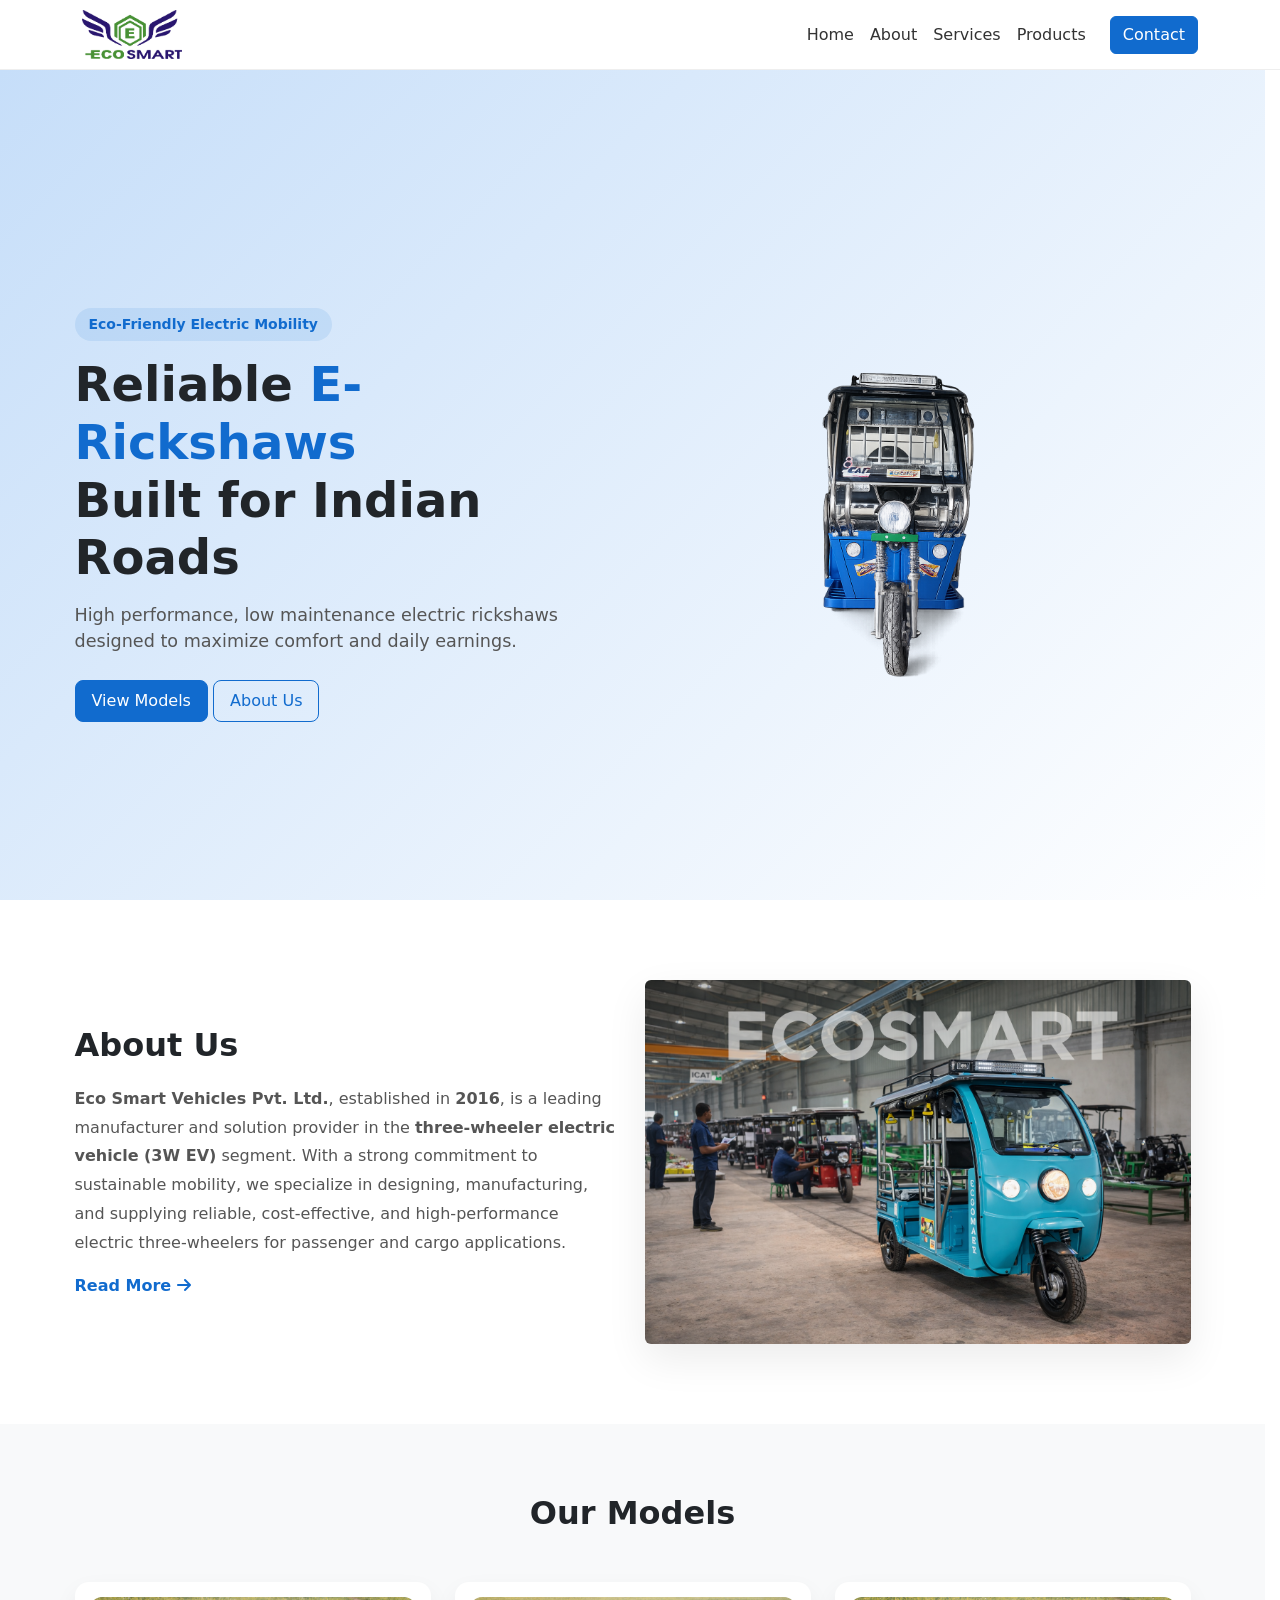
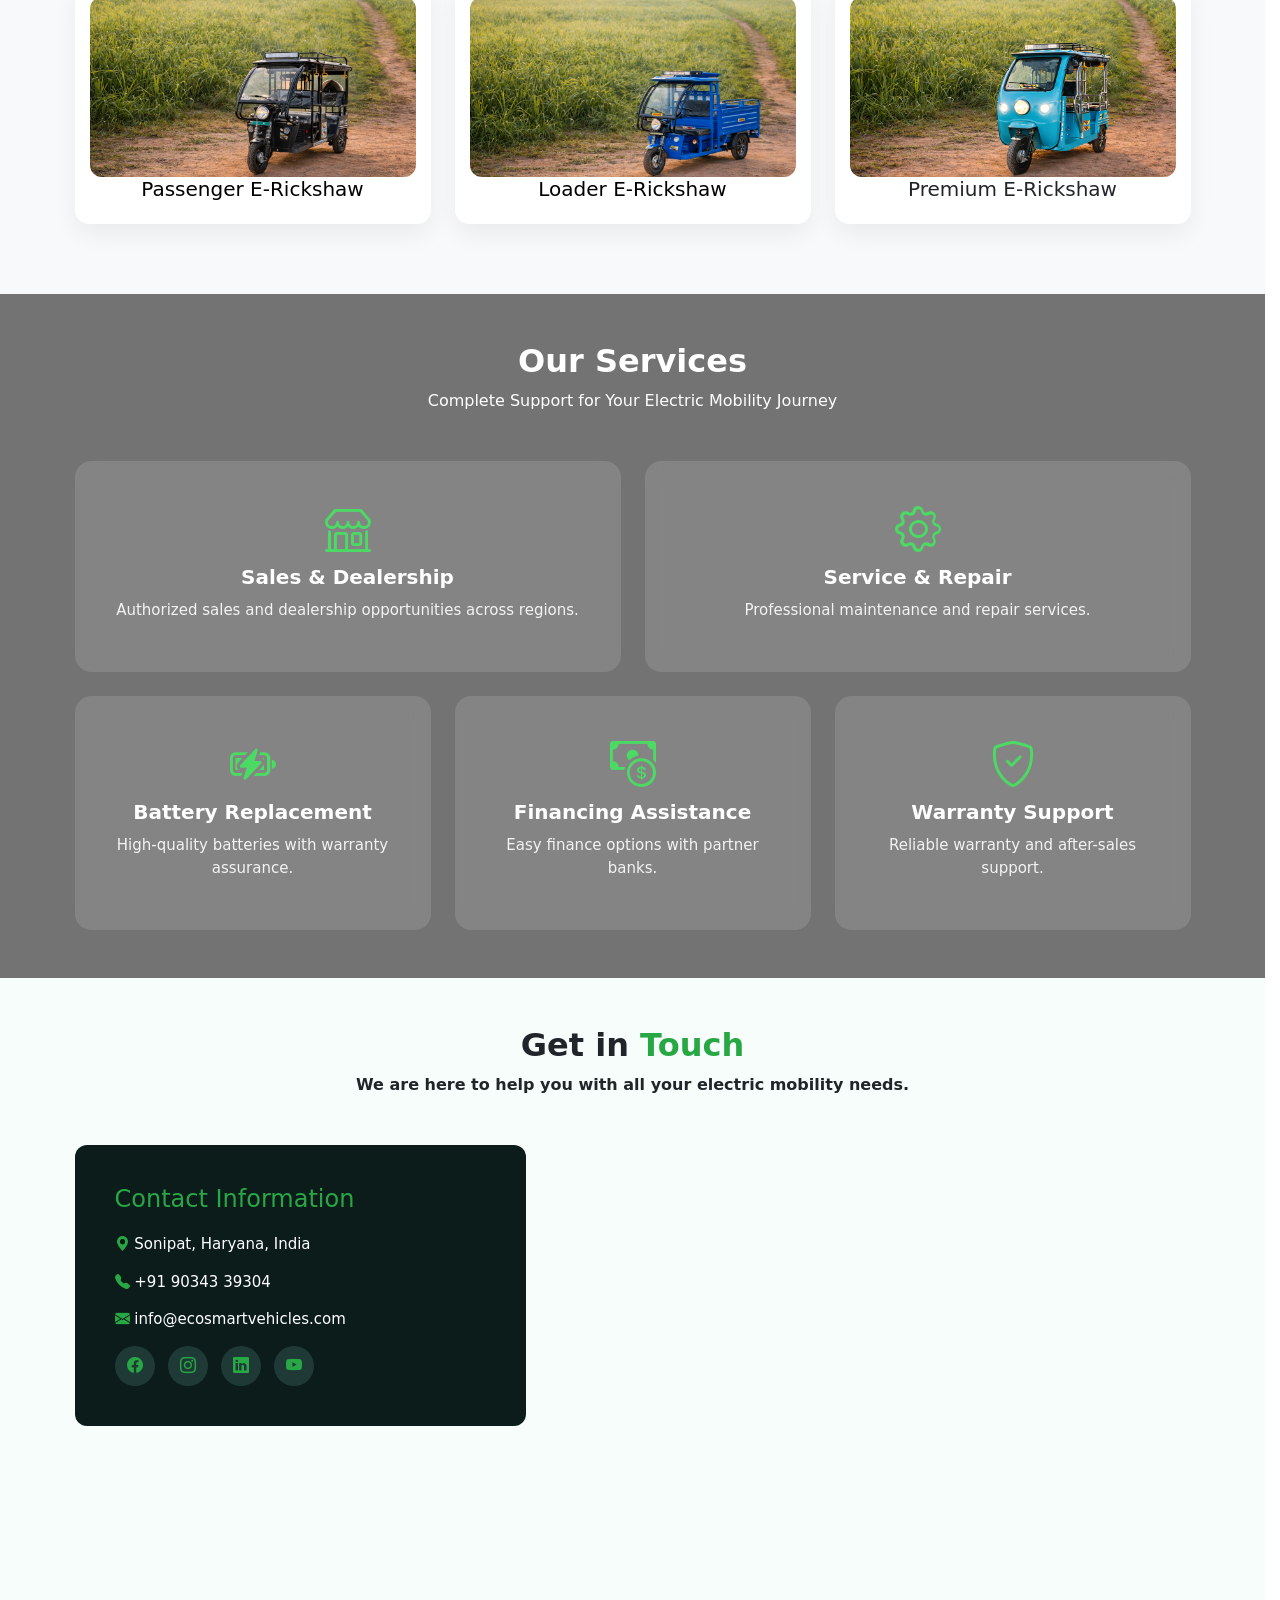
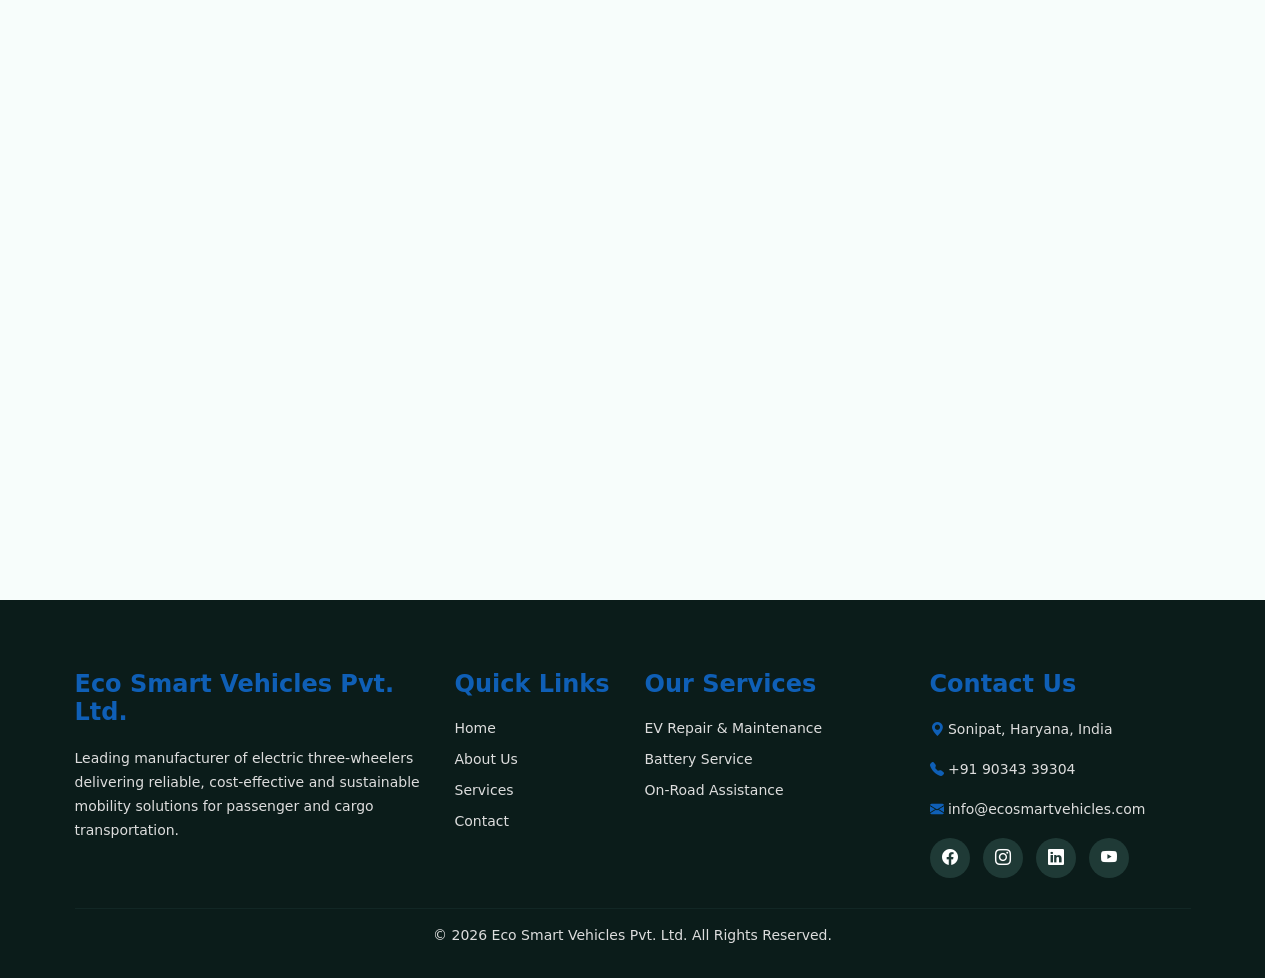
==== index.html @ a60b1bd6 "website created" ====
<!DOCTYPE html>
<html lang="en">

<head>
  <meta charset="UTF-8">
  <title>Home - EcoSmart</title>

  <link rel="stylesheet" href="https://cdn.jsdelivr.net/npm/bootstrap-icons@1.11.1/font/bootstrap-icons.css">
  <link rel="stylesheet" href="https://cdn.jsdelivr.net/npm/bootstrap-icons@1.11.1/font/bootstrap-icons.css">

  <link href="https://cdn.jsdelivr.net/npm/bootstrap@5.3.2/dist/css/bootstrap.min.css" rel="stylesheet">
  <link href="https://cdnjs.cloudflare.com/ajax/libs/font-awesome/6.5.1/css/all.min.css" rel="stylesheet">
  <link href="https://unpkg.com/aos@2.3.4/dist/aos.css" rel="stylesheet">
  <link rel="stylesheet" href="css/style.css">
</head>

<body>

  <nav class="navbar navbar-expand-lg fixed-top">
    <div class="container">
      <a class="navbar-brand fw-bold text-success" href="index.html">
        <img src="images/Logo/eco_logo.jpeg" alt="EcoSmart" tooltip="EcoSmart" style="width: 100px;">
      </a>

      <button class="navbar-toggler" type="button" data-bs-toggle="collapse" data-bs-target="#menu">
        <span class="navbar-toggler-icon"></span>
      </button>

      <div class="collapse navbar-collapse" id="menu">
        <ul class="navbar-nav ms-auto align-items-lg-center">
          <li class="nav-item">
            <a class="nav-link active" href="#">Home</a>
          </li>
          <!-- <li class="nav-item">
          <a class="nav-link" href="#models">Models</a>
        </li> -->
          <li class="nav-item">
            <a class="nav-link" href="about.html">About</a>
          </li>
          <li class="nav-item">
            <a class="nav-link" href="index.html#services">Services</a>
          </li>
          <li class="nav-item">
            <a class="nav-link" href="products.html">Products</a>
          </li>
          <li class="nav-item ms-lg-3">
            <a class="btn btn-success" href="#contact">Contact</a>
          </li>
        </ul>
      </div>
    </div>
  </nav>


  <!-- HERO SECTION -->
  <section class="hero-section">
    <div class="container">
      <div class="row align-items-center">

        <!-- Left Content -->
        <div class="col-lg-6 hero-content">
          <span class="hero-badge">Eco-Friendly Electric Mobility</span>

          <h1>
            Reliable <span>E-Rickshaws</span><br>
            Built for Indian Roads
          </h1>

          <p>
            High performance, low maintenance electric rickshaws
            designed to maximize comfort and daily earnings.
          </p>

          <div class="hero-buttons">
            <a href="#models" class="btn btn-success btn-lg" style="font-size: 16px;">View Models</a>
            <a href="about.html" class="btn btn-outline-success btn-lg" style="font-size: 16px;">About Us</a>
          </div>
        </div>

        <!-- Right Image -->
        <div class="col-lg-6 text-center hero-image">
          <img src="images/hero_img.png" alt="E-Rickshaw">
        </div>

      </div>
    </div>
  </section>


  <!-- About Block -->
  <section class="section about-block">

    <div class="container">
      <div class="row align-items-center">
        <div class="col-md-6" data-aos="fade-right">
          <h2>About Us</h2>
          <p>
            <b>Eco Smart Vehicles Pvt. Ltd.</b>, established in <b>2016</b>, is a leading manufacturer and solution
            provider in the
            <b>three-wheeler electric vehicle (3W EV)</b> segment. With a strong commitment to sustainable mobility, we
            specialize in designing, manufacturing, and supplying reliable, cost-effective, and high-performance
            electric three-wheelers for passenger and cargo applications.
          </p>
          <a href="about.html" class="read-more">
            Read More <i class="fa-solid fa-arrow-right"></i>
          </a>
        </div>
        <div class="col-md-6" data-aos="fade-left">
          <img src="images/about_img.png" class="img-fluid rounded">
        </div>
      </div>
    </div>
  </section>

  <!-- Models -->
  <section id="models" class="section bg-light">
    <div class="container">
      <h2 class="section-title" data-aos="fade-up">Our Models</h2>

      <div class="row mt-4">
        <div class="col-md-4" data-aos="zoom-in">
          <a href="products.html#rickshaw" style="text-decoration: none; color: #000;">
            <div class="card-box">
              <img src="images/models/passenger_rickshaw.png">
              <h5>Passenger E-Rickshaw</h5>
            </div>
          </a>
        </div>
        <div class="col-md-4" data-aos="zoom-in" data-aos-delay="150">
          <a href="products.html#loader" style="text-decoration: none; color: #000;">
            <div class="card-box">
              <img src="images/models/loader_rickshaw.png">
              <h5>Loader E-Rickshaw</h5>
            </div>
          </a>
        </div>
        <div class="col-md-4" data-aos="zoom-in" data-aos-delay="300">
          <div class="card-box">
            <img src="images/models/premium_rickshaw.png">
            <h5>Premium E-Rickshaw</h5>
          </div>
        </div>
      </div>
    </div>
  </section>

  <!-- Services -->
  <section id="services" class="services-section-bg py-5">
    <div class="overlay"></div>

    <div class="container position-relative">
      <div class="text-center mb-5 text-white">
        <h2 class="fw-bold">Our Services</h2>
        <p>Complete Support for Your Electric Mobility Journey</p>
      </div>

      <div class="row g-4">

        <div class="col-md-6 col-lg-6">
          <div class="service-card-bg text-center">
            <i class="bi bi-shop"></i>
            <h5>Sales & Dealership</h5>
            <p>Authorized sales and dealership opportunities across regions.</p>
          </div>
        </div>

        <!-- <div class="col-md-6 col-lg-4">
        <div class="service-card-bg text-center">
          <i class="bi bi-tools"></i>
          <h5>Spare Parts Supply</h5>
          <p>Genuine spare parts for long-lasting performance.</p>
        </div>
      </div> -->
        <div class="col-md-6 col-lg-6">
          <div class="service-card-bg text-center">
            <i class="bi bi-gear"></i>
            <h5>Service & Repair</h5>
            <p>Professional maintenance and repair services.</p>
          </div>
        </div>

        <div class="col-md-6 col-lg-4">
          <div class="service-card-bg text-center">
            <i class="bi bi-battery-charging"></i>
            <h5>Battery Replacement</h5>
            <p>High-quality batteries with warranty assurance.</p>
          </div>
        </div>



        <div class="col-md-6 col-lg-4">
          <div class="service-card-bg text-center">
            <i class="bi bi-cash-coin"></i>
            <h5>Financing Assistance</h5>
            <p>Easy finance options with partner banks.</p>
          </div>
        </div>

        <div class="col-md-6 col-lg-4">
          <div class="service-card-bg text-center">
            <i class="bi bi-shield-check"></i>
            <h5>Warranty Support</h5>
            <p>Reliable warranty and after-sales support.</p>
          </div>
        </div>

      </div>
    </div>
  </section>


  <!-- Portfolio -->
  <!-- <section class="section">
    <div class="container">
      <h2 class="section-title" data-aos="fade-up">Our Work</h2>

      <div class="row mt-4">
        <div class="col-md-4" data-aos="fade-up">
          <img src="images/work1.jpg" class="portfolio-img">
        </div>
        <div class="col-md-4" data-aos="fade-up" data-aos-delay="150">
          <img src="images/work2.jpg" class="portfolio-img">
        </div>
        <div class="col-md-4" data-aos="fade-up" data-aos-delay="300">
          <img src="images/work3.jpg" class="portfolio-img">
        </div>
      </div>
    </div>
  </section> -->

  <!-- CONTACT SECTION -->
  <section class="contact-section py-5" id="contact">
    <div class="container">

      <div class="section-title text-center mb-5">
        <h2>Get in <span>Touch</span></h2>
        <p>We are here to help you with all your electric mobility needs.</p>
      </div>

      <div class="row g-4">

        <!-- CONTACT INFO -->
        <div class="col-lg-5">
          <div class="contact-box">
            <h4>Contact Information</h4>

            <p><i class="bi bi-geo-alt-fill"></i> Sonipat, Haryana, India</p>
            <p><i class="bi bi-telephone-fill"></i> +91 90343 39304</p>
            <p><i class="bi bi-envelope-fill"></i> info@ecosmartvehicles.com</p>

            <div class="contact-social">
              <a href="#"><i class="bi bi-facebook"></i></a>
              <a href="#"><i class="bi bi-instagram"></i></a>
              <a href="#"><i class="bi bi-linkedin"></i></a>
              <a href="#"><i class="bi bi-youtube"></i></a>
            </div>
          </div>
        </div>

        <!-- CONTACT FORM -->
        <div class="col-lg-7">
          <iframe src="https://docs.google.com/forms/d/e/1FAIpQLSeu7i3pXuNI6NlAFTD0J7Tj8FxOgOXIwPhNv7xGaq_lLX20pw/viewform?embedded=true" width="640" height="1000" frameborder="0" marginheight="0" marginwidth="0">Loading…</iframe>
          <!-- <div id="contact" class="contact-form">
            <form action="https://formspree.io/f/meeljpdd" method="post">
              <div class="row">

                <div class="col-md-6 mb-3">
                  <input type="text" name="name" class="form-control" placeholder="Your Name" required>
                </div>

                <div class="col-md-6 mb-3">
                  <input type="email" name="email" class="form-control" placeholder="Your Email" required>
                </div>

                <div class="col-md-12 mb-3">
                  <input type="text" name="subject" class="form-control" placeholder="Subject">
                </div>

                <div class="col-md-12 mb-3">
                  <textarea name="message" class="form-control" rows="5" placeholder="Your Message"></textarea>
                </div>

                <div class="col-md-12">
                  <button class="btn btn-success px-4">Send Message</button>
                </div>
                <input type="hidden" name="_next" value="EcoSmart/index.html">
              </div>
            </form>
          </div> -->
        </div>

      </div>

    </div>
  </section>

  <!-- Footer -->
  <footer class="footer-section">
    <div class="container">
      <div class="row gy-4">

        <!-- ABOUT -->
        <div class="col-lg-4 col-md-6">
          <h4 class="footer-title">Eco Smart Vehicles Pvt. Ltd.</h4>
          <p>
            Leading manufacturer of electric three-wheelers delivering
            reliable, cost-effective and sustainable mobility solutions
            for passenger and cargo transportation.
          </p>
        </div>

        <!-- QUICK LINKS -->
        <div class="col-lg-2 col-md-6">
          <h4 class="footer-title">Quick Links</h4>
          <ul class="footer-links">
            <li><a href="index.html">Home</a></li>
            <li><a href="about.html">About Us</a></li>
            <li><a href="index.html#services">Services</a></li>
            <li><a href="index.html#contact">Contact</a></li>
          </ul>
        </div>

        <!-- SERVICES -->
        <div class="col-lg-3 col-md-6">
          <h4 class="footer-title">Our Services</h4>
          <ul class="footer-links">
            <li>EV Repair & Maintenance</li>
            <li>Battery Service</li>
            <li>On-Road Assistance</li>
          </ul>
        </div>

        <!-- CONTACT -->
        <div class="col-lg-3 col-md-6">
          <h4 class="footer-title">Contact Us</h4>
          <p><i class="bi bi-geo-alt-fill" style="color: #0f5fb6;"></i> Sonipat, Haryana, India</p>
          <p><i class="bi bi-telephone-fill" style="color: #0f5fb6;"></i> +91 90343 39304</p>
          <p><i class="bi bi-envelope-fill" style="color: #0f5fb6;"></i> info@ecosmartvehicles.com</p>

          <div class="social-icons">
            <a href="#"><i class="bi bi-facebook"></i></a>
            <a href="#"><i class="bi bi-instagram"></i></a>
            <a href="#"><i class="bi bi-linkedin"></i></a>
            <a href="#"><i class="bi bi-youtube"></i></a>
          </div>
        </div>

      </div>

      <hr class="footer-line">

      <div class="text-center">
        <p class="mb-0">© 2026 Eco Smart Vehicles Pvt. Ltd. All Rights Reserved.</p>
      </div>
    </div>
  </footer>

  <script src="https://cdn.jsdelivr.net/npm/bootstrap@5.3.2/dist/js/bootstrap.bundle.min.js"></script>
  <script src="https://unpkg.com/aos@2.3.4/dist/aos.js"></script>
  <script src="js/script.js"></script>
</body>

</html>
---- css/style.css ----
*,
*::before,
*::after {
  box-sizing: border-box;
}
html {
  overflow-y: scroll;           /* Always reserve scrollbar space */
  scrollbar-gutter: stable;     /* Modern browsers */
}

:root {
  --nav-height: 70px;
   --primary: #116bce;
}
.text-primary-custom {
  color: var(--primary);
}

body {
  margin: 0;
  padding-top: var(--nav-height);
  overflow-x: hidden;
}
.btn-success {
  background-color: var(--primary);
  border-color: var(--primary);
}

.btn-success:hover {
  background-color: #0f5fb6;
  border-color: #0f5fb6;
}

.btn-outline-success {
  color: var(--primary);
  border-color: var(--primary);
}

.btn-outline-success:hover {
  background-color: var(--primary);
  color: #fff;
}


.navbar {
  height: var(--nav-height);
  padding: 0;
  background: #ffffff;
  border-bottom: 1px solid #eee;
  z-index: 1050;
}

.nav-link {
  font-weight: 500;
  color: #333 !important;
}

.nav-link:hover {
  color: var(--primary) !important;
}

.navbar-brand {
  font-size: 1.3rem;
  color: var(--primary) !important;
}
.navbar .container {
  height: 100%;
  display: flex;
  align-items: center;
}


.hero-section {
  height: calc(100vh - var(--nav-height));
  display: flex;
  align-items: center;
  overflow: hidden;
  background: linear-gradient(135deg, #c6def9, #ffffff);
}

/* Remove extra padding */
.hero-section .container {
  padding-top: 60px;
}

.hero-content h1 {
  font-size: 3rem;
  font-weight: 700;
  line-height: 1.2;
}

.hero-content h1 span {
  color: #116bce;
}

.hero-content p {
  margin-top: 15px;
  font-size: 1.1rem;
  color: #555;
  max-width: 520px;
}

.hero-badge {
  display: inline-block;
  background: rgb(17 107 206 / 10%);
  color: #116bce;
  padding: 6px 14px;
  border-radius: 30px;
  font-size: 14px;
  font-weight: 600;
  margin-bottom: 15px;
}

.hero-buttons {
  margin-top: 25px;
}

.hero-image img {
  max-width: 100%;
  animation: float 4s ease-in-out infinite;
}

@keyframes float {
  0% { transform: translateY(0); }
  50% { transform: translateY(-10px); }
  100% { transform: translateY(0); }
}

/* Mobile */
@media (max-width: 768px) {
  .hero-content h1 {
    font-size: 2.2rem;
  }
}

.section {
  padding: 70px 0;
}

.section-title {
  text-align: center;
  font-weight: 600;
}

.about-block img {
  box-shadow: 0 15px 40px rgba(0,0,0,.08);
}

.read-more {
  color: #116bce;
  font-weight: 600;
  text-decoration: none;
}

.card-box {
  background: white;
  border-radius: 14px;
  padding: 15px;
  text-align: center;
  box-shadow: 0 10px 25px rgba(0,0,0,.06);
  transition: .3s;
}

.card-box:hover {
  transform: translateY(-8px);
}

.card-box img {
  width: 100%;
  height: 180px;
  object-fit: cover;
  border-radius: 12px;
}

.portfolio-img {
  width: 100%;
  border-radius: 14px;
  box-shadow: 0 10px 25px rgba(0,0,0,.08);
}

/* FOOTER */
.footer-section{
  background:#0b1c1a;
  color:#ddd;
  padding:70px 0 30px;
}

.footer-title{
  color:#0f5fb6;
  margin-bottom:20px;
  font-weight:600;
}

.footer-section p{
  font-size:14px;
  line-height:1.7;
}

.footer-links{
  list-style:none;
  padding:0;
}

.footer-links li{
  margin-bottom:10px;
  font-size:14px;
}

.footer-links a{
  text-decoration:none;
  color:#ddd;
  transition:.3s;
}

.footer-links a:hover{
  color:#0f5fb6;
  padding-left:5px;
}

.social-icons a{
  display:inline-block;
  width:40px;
  height:40px;
  background:#1f3a36;
  color:#fff;
  text-align:center;
  line-height:40px;
  border-radius:50%;
  margin-right:8px;
  transition:.3s;
}

.social-icons a:hover{
  background:#28a745;
}

.footer-line{
  border-color:#2a4a45;
  margin:30px 0 15px;
}


/* Services */
.services-section-bg {
  position: relative;
  background: url("../images/service_bg.jpg") center/cover no-repeat fixed;
}

.services-section-bg .overlay {
  position: absolute;
  inset: 0;
  background: rgba(0,0,0,0.55);
}

/* Glass cards */
.service-card-bg {
  background: rgba(255,255,255,0.12);
  backdrop-filter: blur(10px);
  padding: 35px 25px;
  border-radius: 16px;
  color: #fff;
  height: 100%;
  transition: 0.3s ease;
}

.service-card-bg i {
  font-size: 46px;
  color: #4cd964;
  margin-bottom: 20px;
}

.service-card-bg h5 {
  font-weight: 600;
  margin-bottom: 10px;
}

.service-card-bg p {
  font-size: 15px;
  opacity: 0.9;
}

.service-card-bg:hover {
  transform: translateY(-10px);
  background: rgb(15 95 182 / 35%);
}

.service-card-bg:hover i {
  color: #fff;
}
.about-hero{
  height: 60vh;
  background: linear-gradient(rgba(0,0,0,.6), rgba(0,0,0,.6)),
  url("../images/about_bg.jpg") top/cover no-repeat;
  color:white;
  display:flex;
  align-items:center;
}

/* SECTION TITLE */
.section-title{
  text-align:center;
  margin-bottom:50px;
}
.section-title h2{
  font-weight:700;
}
.section-title span{
  color:#0f5fb6;
}

/* CARD */
.icon-box{
  padding:30px;
  border-radius:12px;
  background:#fff;
  box-shadow:0 0 20px rgba(0,0,0,.08);
  transition:.3s;
}
.icon-box:hover{
  transform:translateY(-10px);
}

/* TIMELINE */
.timeline{
  position:relative;
  padding-left:40px;
}
.timeline::before{
  content:"";
  position:absolute;
  left:15px;
  top:0;
  width:4px;
  height:100%;
  background:#28a745;
}
.timeline-item{
  margin-bottom:40px;
}
.timeline-item h5{
  color:#28a745;
}

/* TEAM */
.team-card img{
  border-radius:50%;
  width:120px;
  height:120px;
  object-fit:cover;
}

/* COUNTER */
.counter{
  font-size:40px;
  font-weight:700;
  color:#28a745;
}
.counter-section{
  background:#0b1c1a;
  color:#fff;
  padding:70px 0;
}

.counter{
  font-size:42px;
  color:#28a745;
  font-weight:700;
}

/* ANIMATION */
.reveal{
  opacity:0;
  transform:translateY(40px);
  transition:1s;
}
.reveal.active{
  opacity:1;
  transform:translateY(0);
}

/* CONTACT SECTION */

.contact-section{
  background:#f7fdfb;
}

.section-title h2{
  font-weight:700;
}

.section-title span{
  color:#28a745;
}

.contact-box{
  background:#0b1c1a;
  color:#fff;
  padding:40px;
  border-radius:12px;
}

.contact-box h4{
  margin-bottom:20px;
  color:#28a745;
}

.contact-box p{
  margin-bottom:15px;
  font-size:15px;
}

.contact-box i{
  color:#28a745;
  /* margin-right:10px; */
}

.contact-social a{
  width:40px;
  height:40px;
  background:#1f3a36;
  display:inline-flex;
  align-items:center;
  justify-content:center;
  border-radius:50%;
  color:#fff;
  margin-right:8px;
  transition:.3s;
}

.contact-social a:hover{
  background:#28a745;
}

.contact-form{
  background:#fff;
  padding:40px;
  border-radius:12px;
  box-shadow:0 0 20px rgba(0,0,0,0.08);
}

.contact-form .form-control{
  padding:12px;
}


.about-block{
  padding:80px 0;
}

.about-block h2{
  font-weight:700;
  margin-bottom:20px;
}

.about-block p{
  color:#555;
  line-height:1.8;
}

/* WHY CHOOSE US */
.why-section{
  background:
   linear-gradient(rgba(0,0,0,0.05), rgba(0,0,0,0.05)),
   url("../images/whyus_bg.jpg") center/cover no-repeat fixed;
}

.why-card{
  background:#fff;
  padding:35px 25px;
  border-radius:14px;
  box-shadow:0 0 20px rgba(0,0,0,0.08);
  transition:.3s;
}

.why-card i{
  font-size:40px;
  color:#28a745;
  margin-bottom:15px;
}

.why-card:hover{
  transform:translateY(-10px);
}

.why-card h5{
  font-weight:600;
  margin-bottom:10px;
}

.product-hero{
  height: 60vh;
  background: linear-gradient(rgba(0,0,0,.6), rgba(0,0,0,.6)),
  url("../images/product_banner.jpg") bottom/cover no-repeat;
  color:white;
  display:flex;
  align-items:center;
}

/* Product Image */
.main-img {
    width: 100%;
    height: 420px;
    object-fit: contain;
    background: rgb(108 117 125 / 10%);
    border-radius: 10px;
    padding: 15px;
}

.thumb-img {
    height: 80px;
    cursor: pointer;
    object-fit: contain;
    background: #fff;
    padding: 8px;
    border-radius: 6px;
    border: 1px solid #ddd;
    transition: 0.3s;
}

.thumb-img:hover {
    border-color: #198754;
}

/* Price */
.price {
    font-size: 28px;
    font-weight: 700;
    color: #198754;
}

.old-price {
    text-decoration: line-through;
    color: #888;
    margin-left: 10px;
}

/* Badge */
.stock-badge {
    background: #198754;
    padding: 5px 12px;
    border-radius: 20px;
    font-size: 14px;
}

/* Quantity */
.qty-box {
    width: 70px;
    text-align: center;
}

/* Feature Icons */
.feature-box {
    background: rgb(108 117 125 / 10%);
    padding: 20px;
    border-radius: 10px;
    text-align: center;
    transition: 0.3s;
}

.feature-box:hover {
    box-shadow: 0 5px 15px rgba(0,0,0,0.08);
}
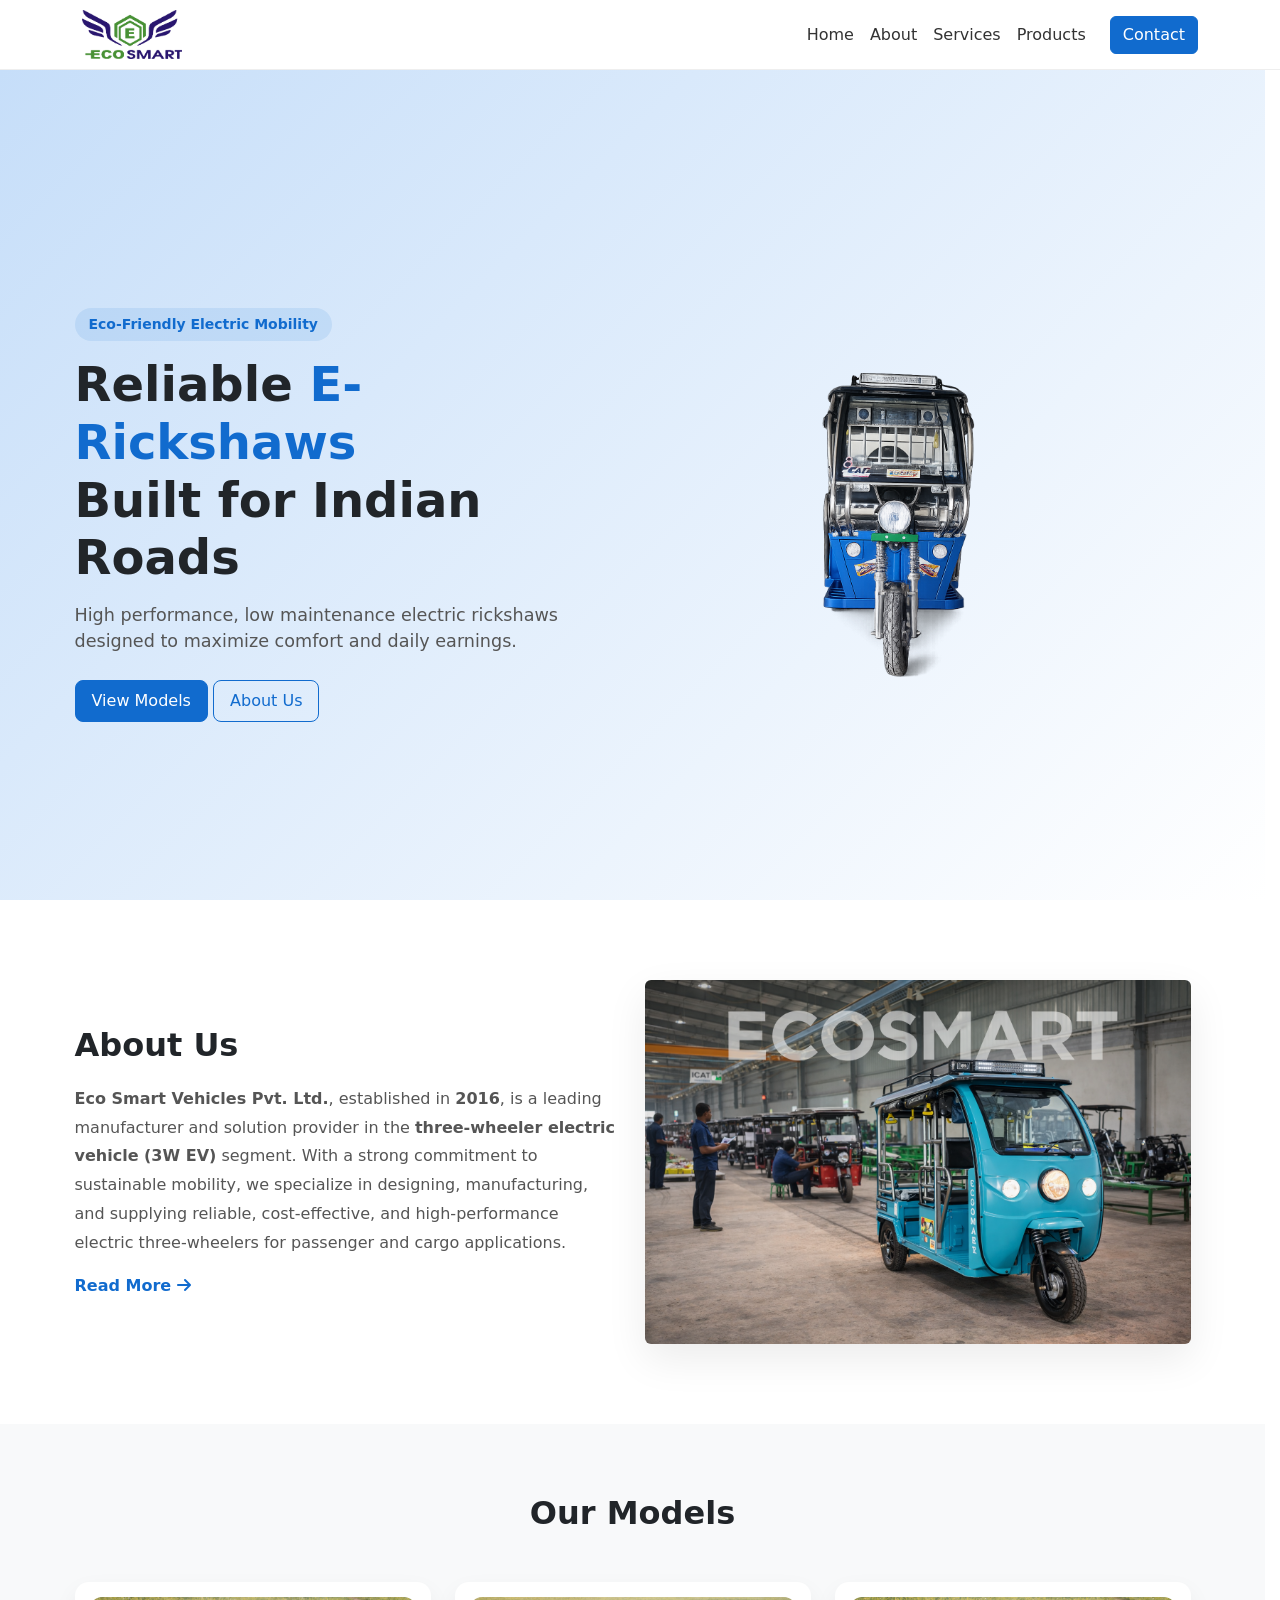
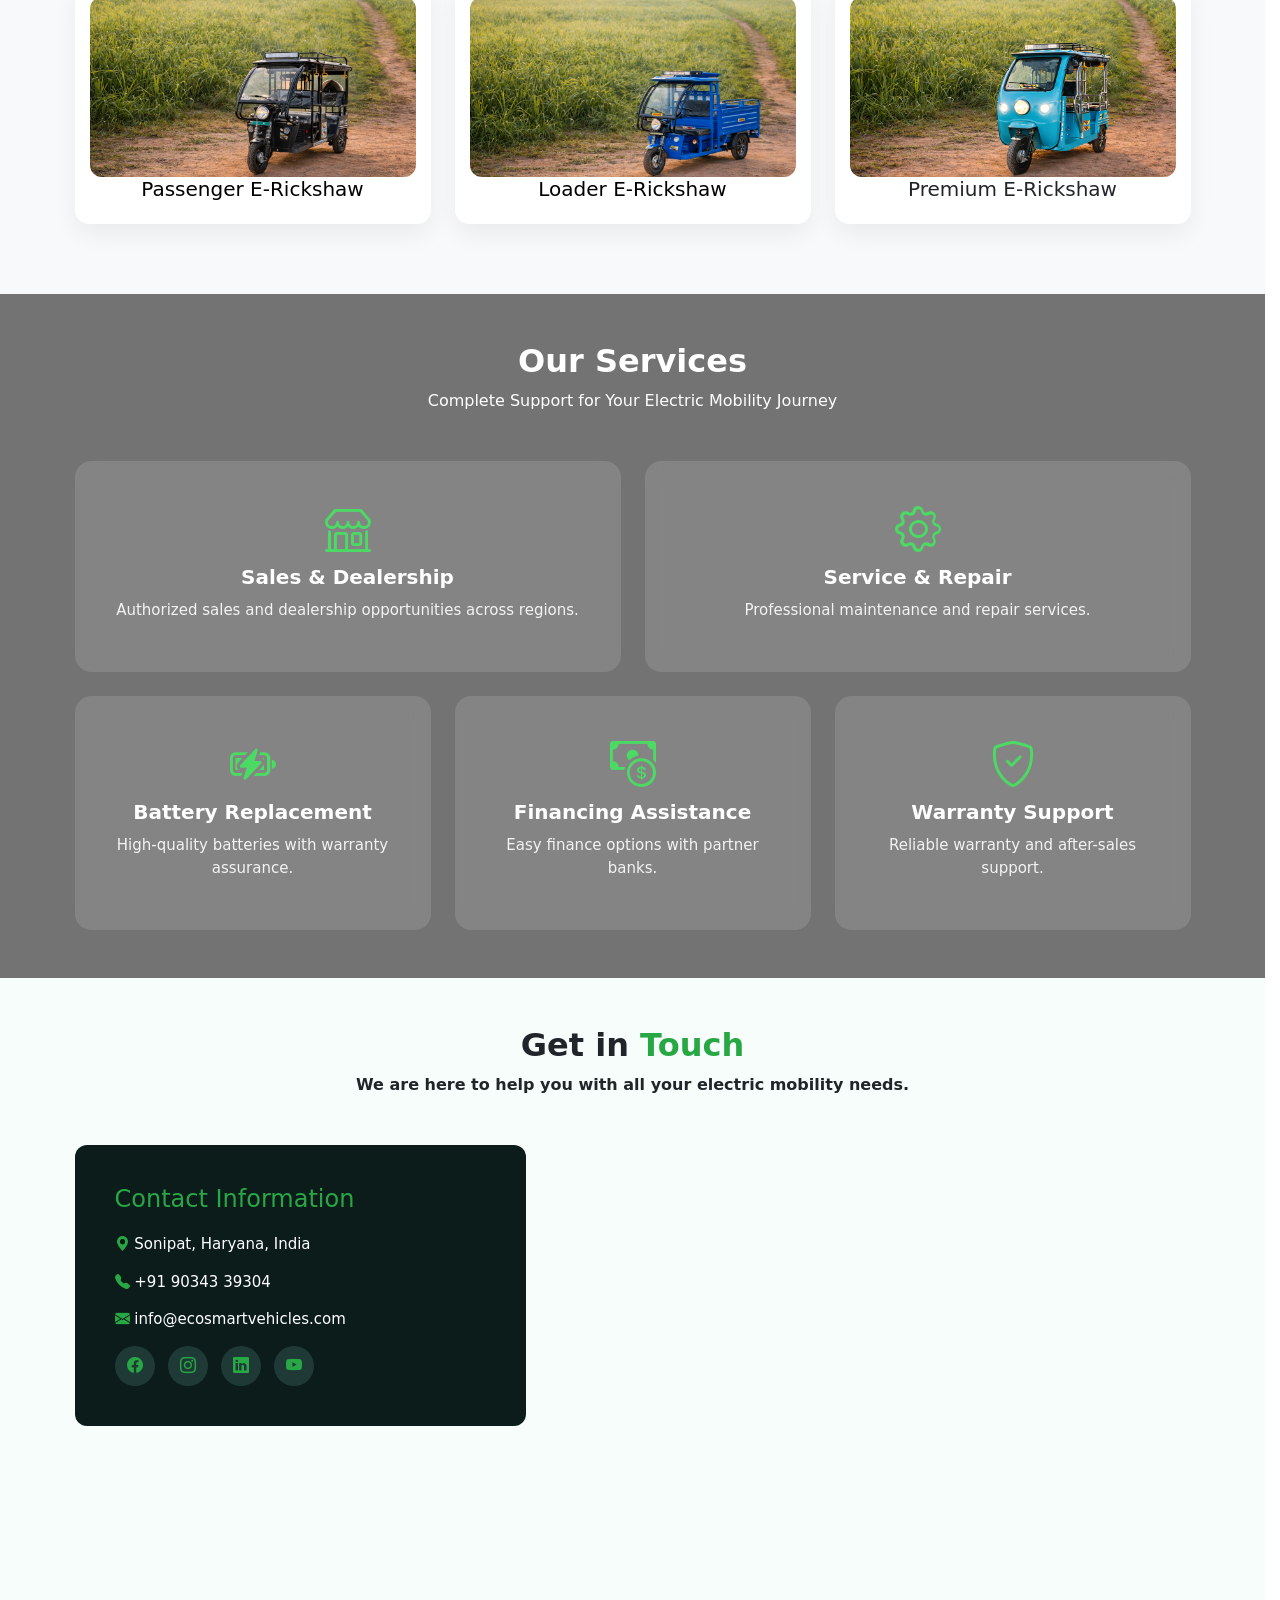
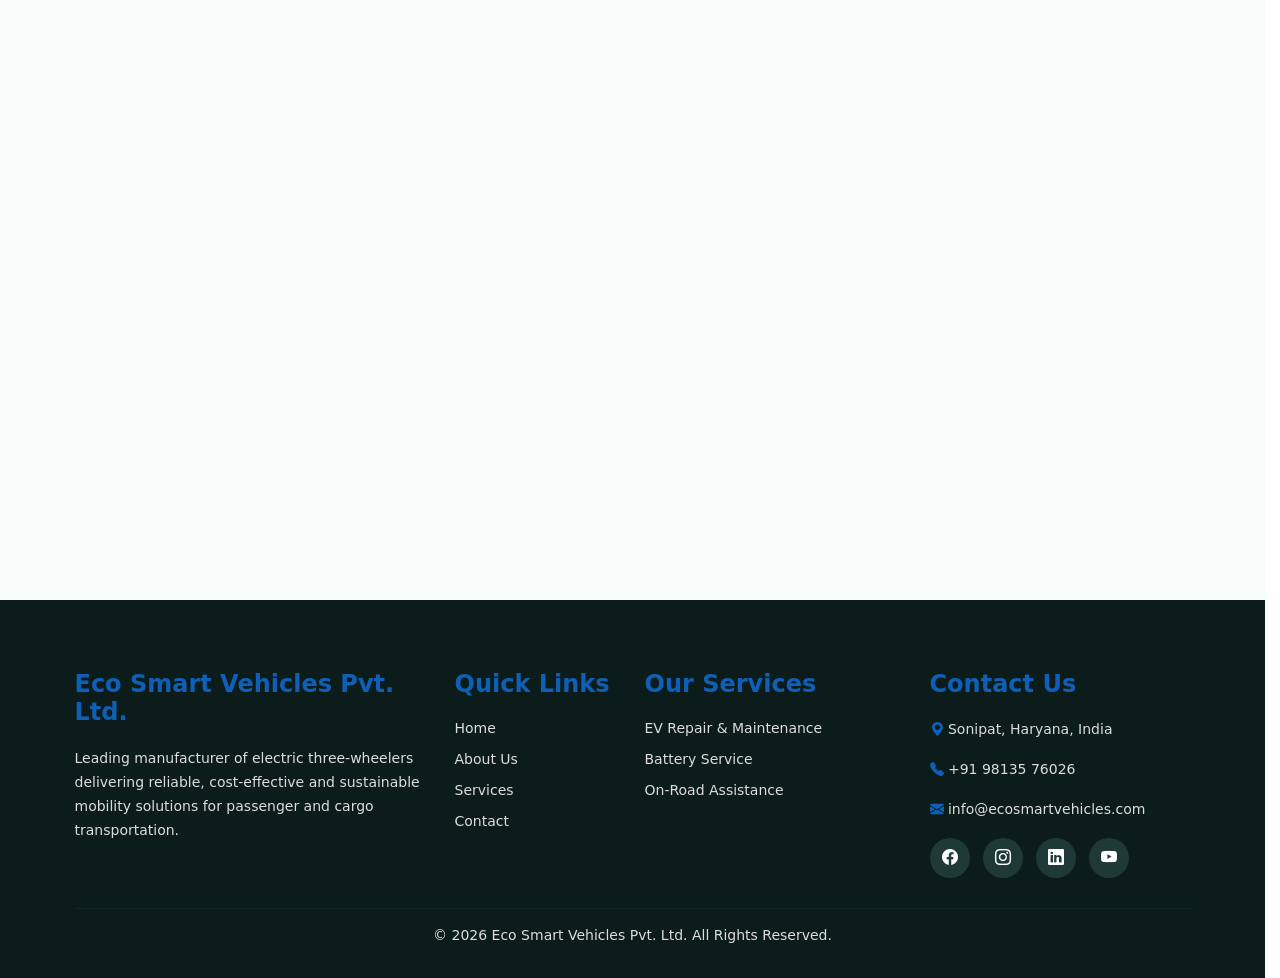
==== commit 0c510e8b: "Update phone number" ====
--- a/index.html
+++ b/index.html
@@ -335,7 +335,7 @@
         <div class="col-lg-3 col-md-6">
           <h4 class="footer-title">Contact Us</h4>
           <p><i class="bi bi-geo-alt-fill" style="color: #0f5fb6;"></i> Sonipat, Haryana, India</p>
-          <p><i class="bi bi-telephone-fill" style="color: #0f5fb6;"></i> +91 90343 39304</p>
+          <p><i class="bi bi-telephone-fill" style="color: #0f5fb6;"></i> +91 98135 76026</p>
           <p><i class="bi bi-envelope-fill" style="color: #0f5fb6;"></i> info@ecosmartvehicles.com</p>
 
           <div class="social-icons">
@@ -361,4 +361,4 @@
   <script src="js/script.js"></script>
 </body>
 
-</html>+</html>
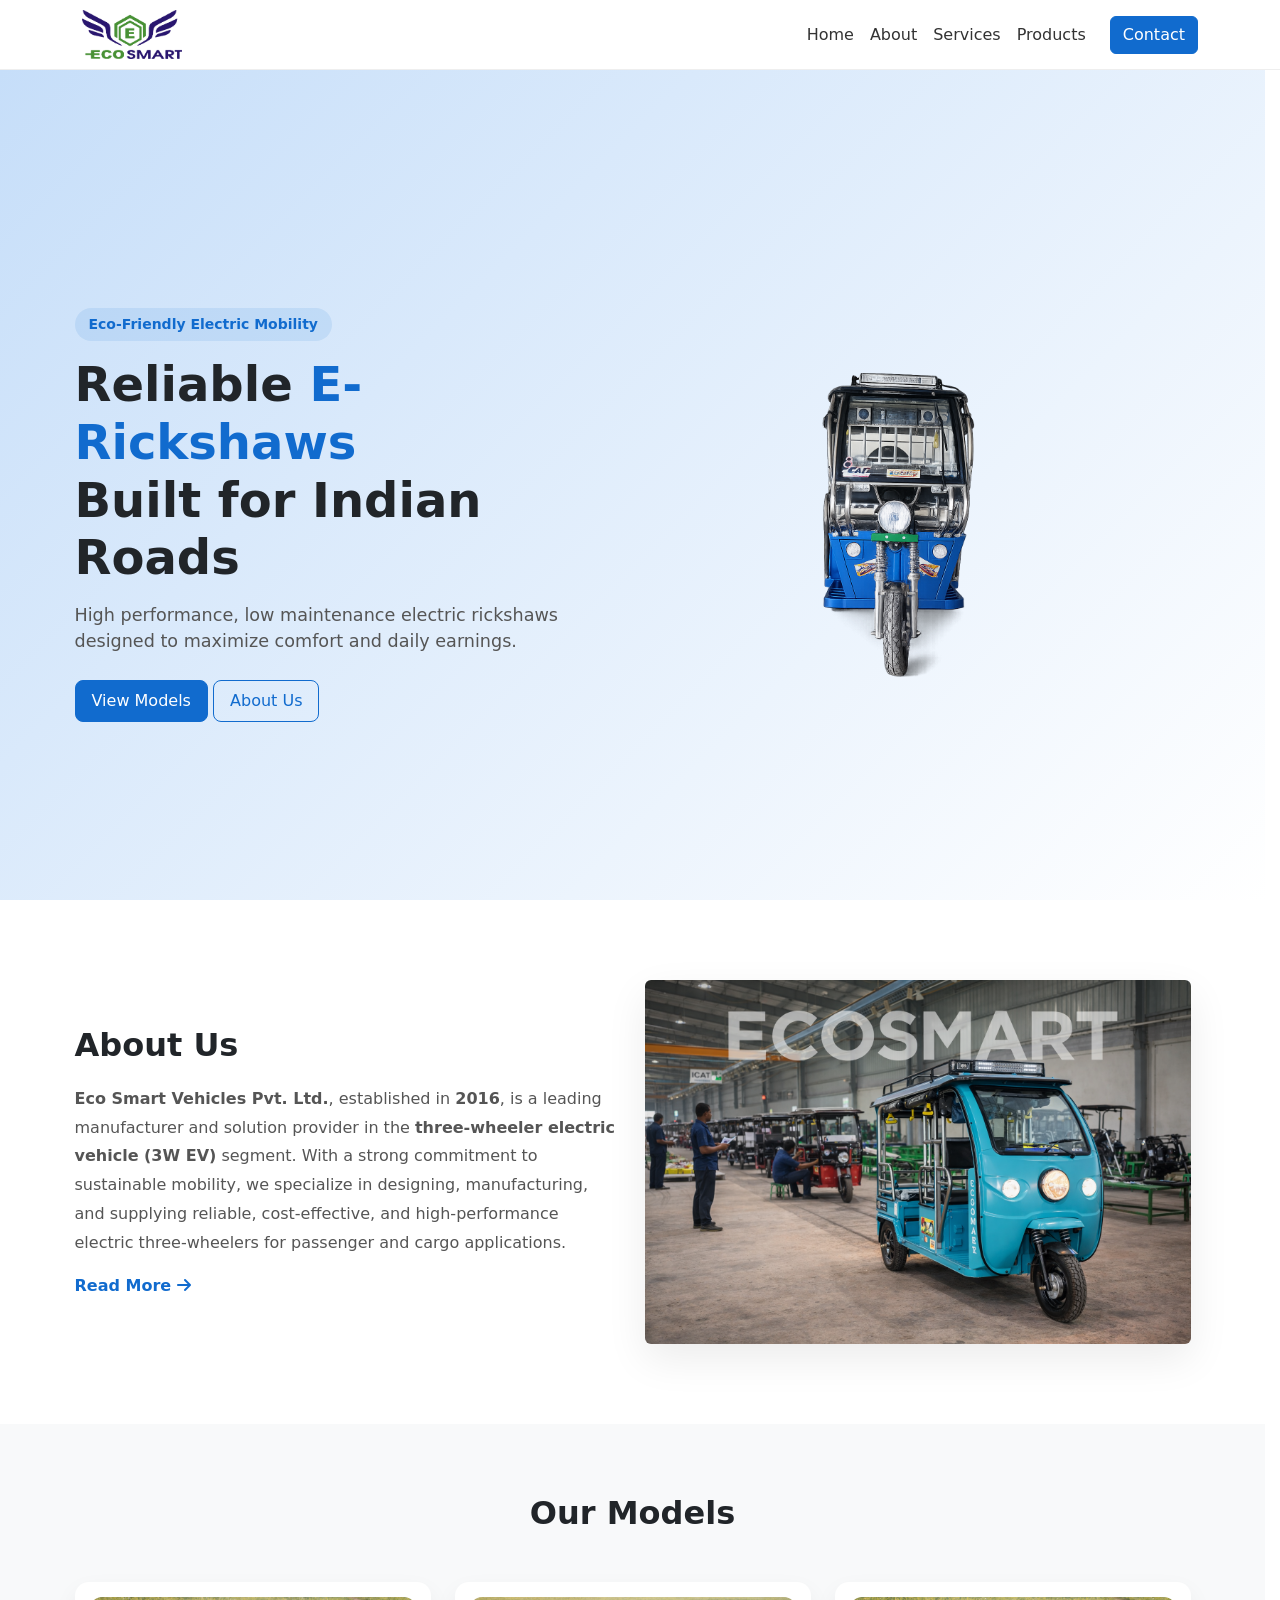
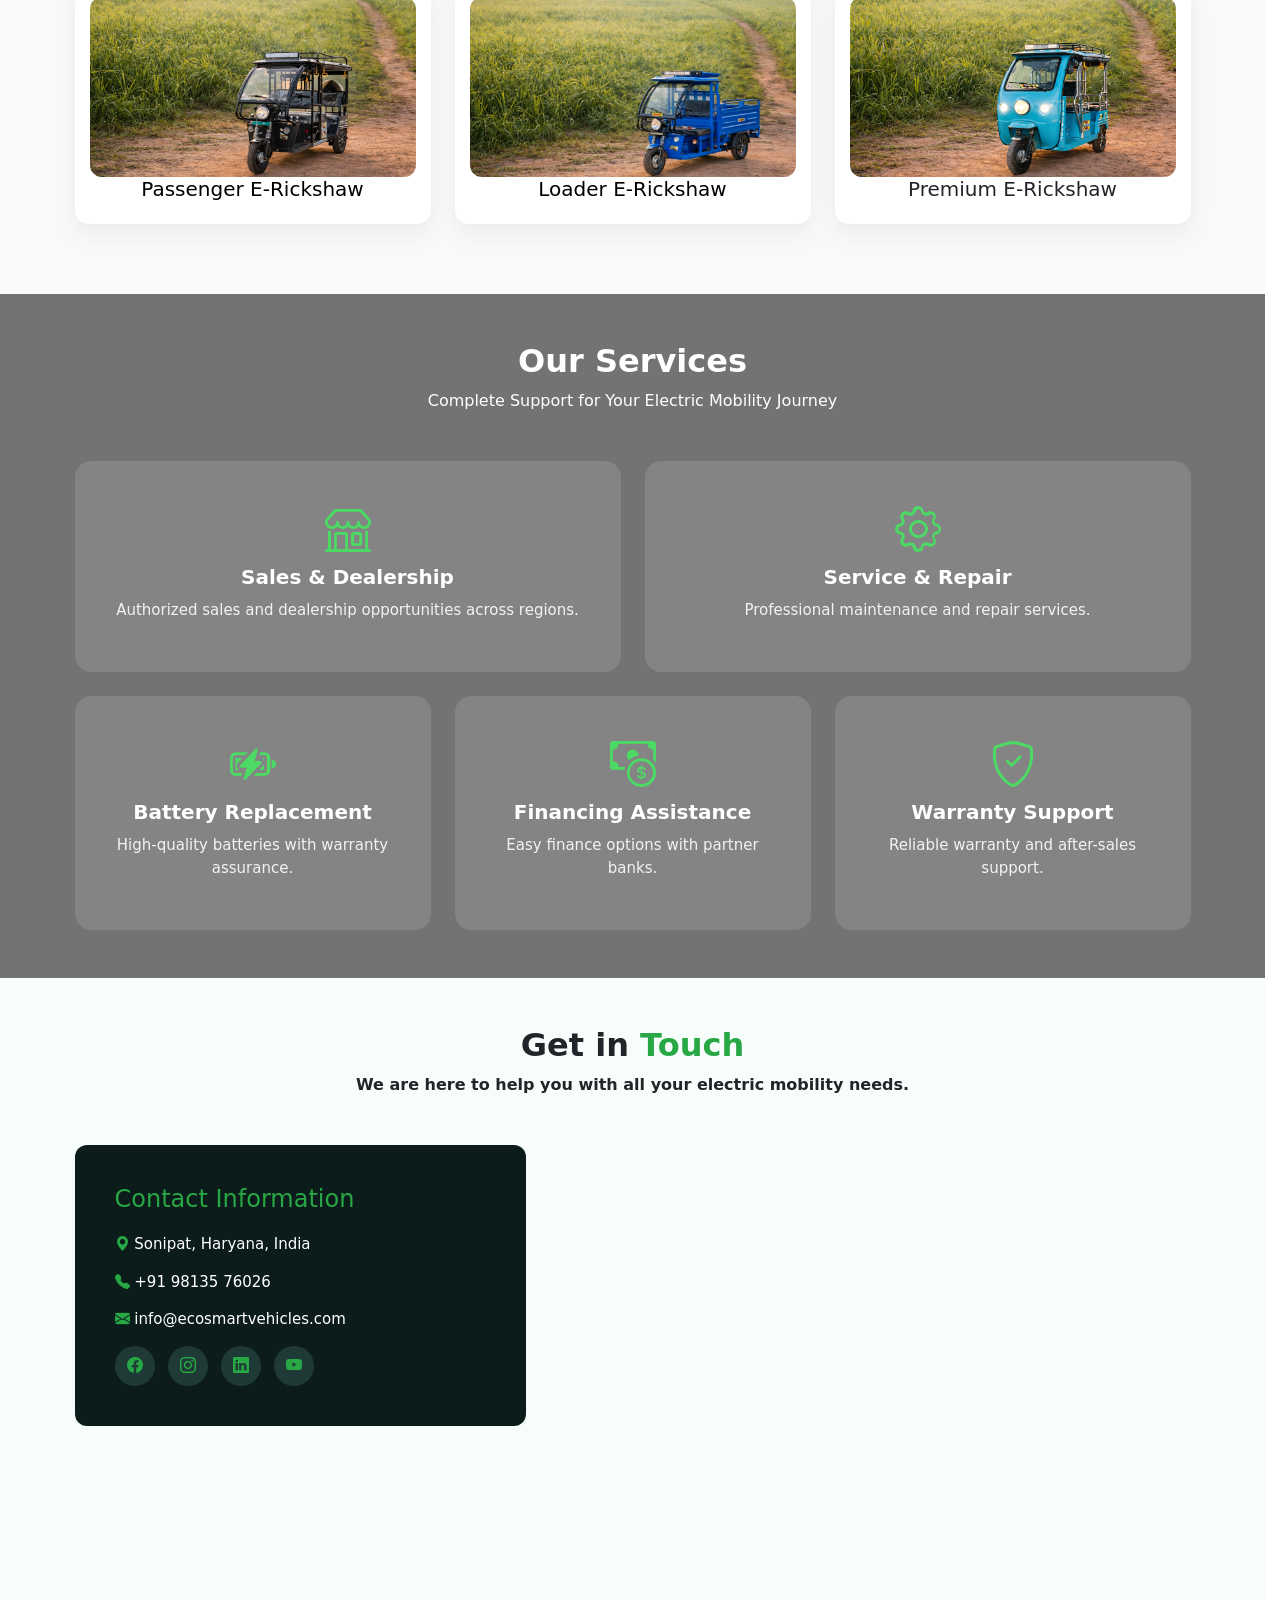
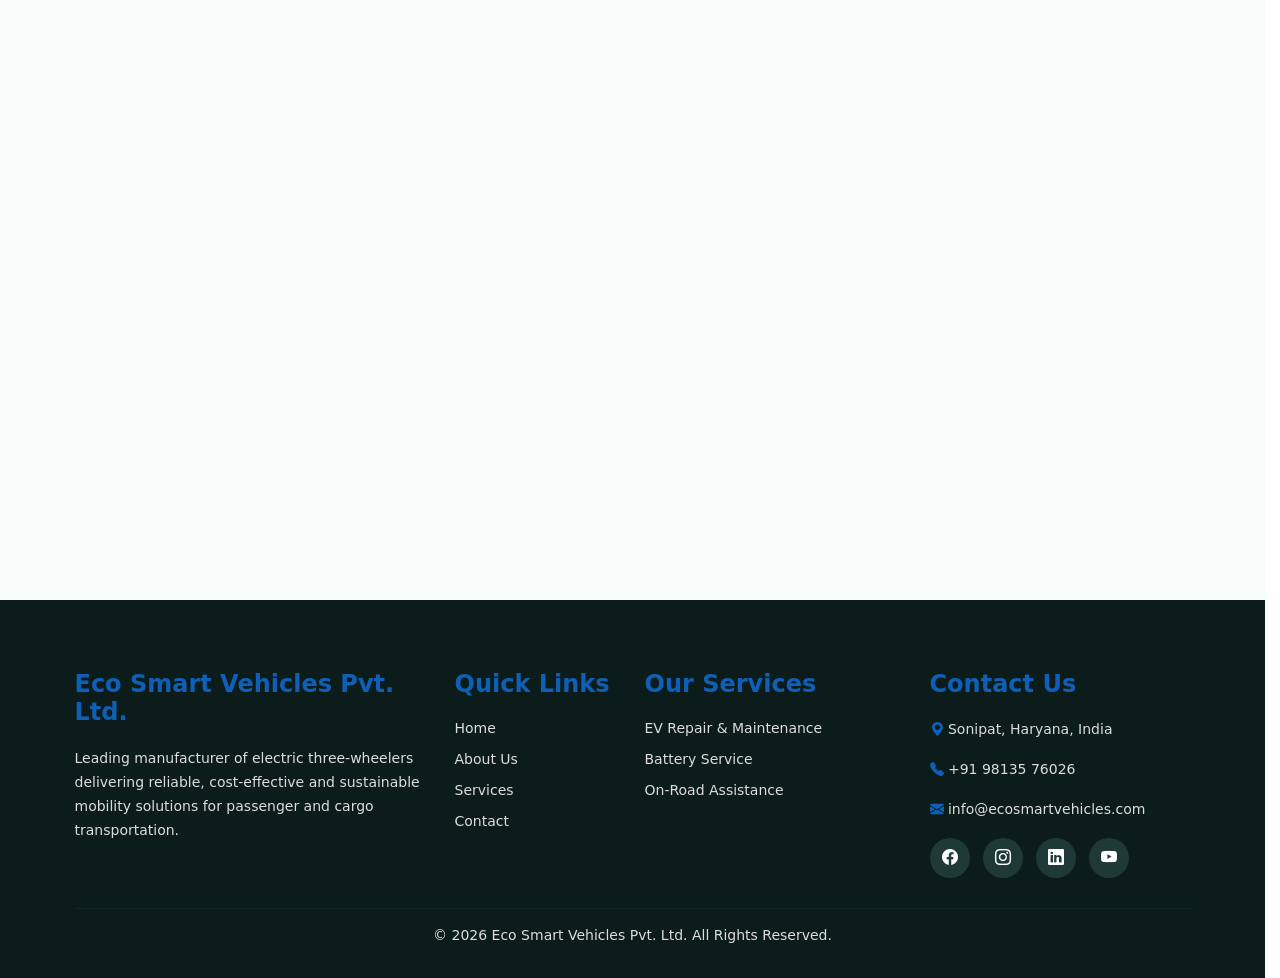
==== commit a5f31120: "Update phone number" ====
--- a/index.html
+++ b/index.html
@@ -246,7 +246,7 @@
             <h4>Contact Information</h4>
 
             <p><i class="bi bi-geo-alt-fill"></i> Sonipat, Haryana, India</p>
-            <p><i class="bi bi-telephone-fill"></i> +91 90343 39304</p>
+            <p><i class="bi bi-telephone-fill"></i> +91 98135 76026</p>
             <p><i class="bi bi-envelope-fill"></i> info@ecosmartvehicles.com</p>
 
             <div class="contact-social">
